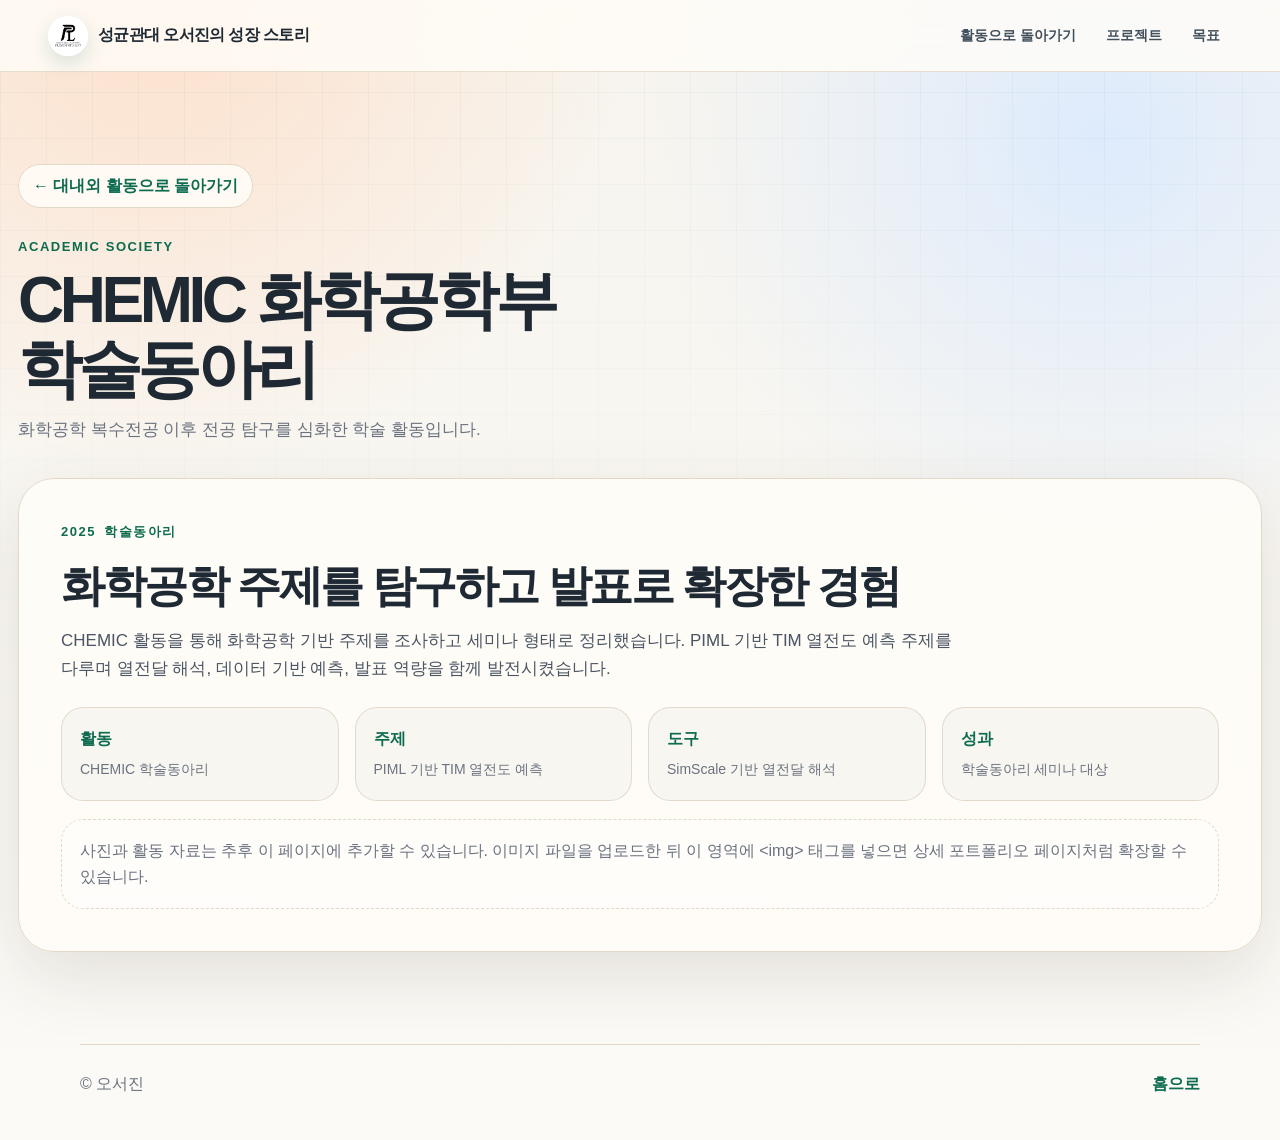
==== club-chemic.html @ 05ca0da8 "Add files via upload" ====
<!doctype html>
<html lang="ko">
<head>
  <meta charset="utf-8" />
  <meta name="viewport" content="width=device-width, initial-scale=1" />
  <title>CHEMIC 화학공학부 학술동아리 | 오서진 포트폴리오</title>
  <meta name="description" content="CHEMIC 화학공학부 학술동아리 활동 상세" />
  <link rel="stylesheet" href="./styles.css" />
</head>
<body>
  <header class="site-header">
    <a class="brand" href="./index.html#home" aria-label="홈으로 이동">
      <span class="brand-mark">
        <img src="./logo.png" alt="성균관대학교 로고" />
      </span>
      <span>성균관대 오서진의 성장 스토리</span>
    </a>

    <nav class="site-nav" aria-label="상세 페이지 메뉴">
      <a href="./index.html#activities">활동으로 돌아가기</a>
      <a href="./index.html#projects">프로젝트</a>
      <a href="./index.html#goals">목표</a>
    </nav>
  </header>

  <main class="section">
    <a class="detail-back" href="./index.html#activities">← 대내외 활동으로 돌아가기</a>

    <div class="section-heading reveal visible">
      <p>Academic Society</p>
      <h2>CHEMIC 화학공학부 학술동아리</h2>
      <span>화학공학 복수전공 이후 전공 탐구를 심화한 학술 활동입니다.</span>
    </div>

    <div class="featured-card reveal visible">
      <div class="card-meta">
        <span>2025</span>
        <span>학술동아리</span>
      </div>

      <h3>화학공학 주제를 탐구하고 발표로 확장한 경험</h3>
      <p>CHEMIC 활동을 통해 화학공학 기반 주제를 조사하고 세미나 형태로 정리했습니다. PIML 기반 TIM 열전도 예측 주제를 다루며 열전달 해석, 데이터 기반 예측, 발표 역량을 함께 발전시켰습니다.</p>

      <div class="mini-grid">
        <div>
          <b>활동</b>
          <span>CHEMIC 학술동아리</span>
        </div>
        <div>
          <b>주제</b>
          <span>PIML 기반 TIM 열전도 예측</span>
        </div>
        <div>
          <b>도구</b>
          <span>SimScale 기반 열전달 해석</span>
        </div>
        <div>
          <b>성과</b>
          <span>학술동아리 세미나 대상</span>
        </div>
      </div>

      <div class="detail-note">
        사진과 활동 자료는 추후 이 페이지에 추가할 수 있습니다. 이미지 파일을 업로드한 뒤 이 영역에 &lt;img&gt; 태그를 넣으면 상세 포트폴리오 페이지처럼 확장할 수 있습니다.
      </div>
    </div>
  </main>

  <footer class="footer">
    <span>© 오서진</span>
    <a href="./index.html#home">홈으로</a>
  </footer>
</body>
</html>
---- styles.css ----
:root {
  --bg: #f7f4ee;
  --paper: #fffdf8;
  --paper-2: #f0eadf;
  --ink: #1f2933;
  --muted: #6b7280;
  --line: #e2d8c7;
  --green: #0d6b4f;
  --green-2: #15a06f;
  --gold: #c79b41;
  --peach: #ffd9bf;
  --blue: #dbeafe;
  --shadow: 0 24px 70px rgba(63, 48, 31, 0.12);
}

* {
  box-sizing: border-box;
}

html {
  scroll-behavior: smooth;
  scroll-padding-top: 96px;
}

body {
  margin: 0;
  color: var(--ink);
  background:
    radial-gradient(circle at 12% 0%, rgba(255, 217, 191, 0.72), transparent 30rem),
    radial-gradient(circle at 86% 12%, rgba(219, 234, 254, 0.9), transparent 28rem),
    linear-gradient(180deg, var(--bg), #fbfaf6);
  font-family: Pretendard, "Noto Sans KR", -apple-system, BlinkMacSystemFont, "Segoe UI", sans-serif;
  line-height: 1.65;
  word-break: keep-all;
}

body::before {
  content: "";
  position: fixed;
  inset: 0;
  z-index: -1;
  background-image:
    linear-gradient(rgba(13, 107, 79, 0.045) 1px, transparent 1px),
    linear-gradient(90deg, rgba(13, 107, 79, 0.045) 1px, transparent 1px);
  background-size: 46px 46px;
  mask-image: linear-gradient(to bottom, black, transparent 82%);
}

a {
  color: inherit;
  text-decoration: none;
}

button,
summary {
  font: inherit;
}

.site-header {
  position: sticky;
  top: 0;
  z-index: 50;
  display: flex;
  align-items: center;
  gap: 18px;
  min-height: 72px;
  padding: 14px clamp(18px, 4vw, 48px);
  border-bottom: 1px solid rgba(226, 216, 199, 0.8);
  background: rgba(255, 253, 248, 0.82);
  backdrop-filter: blur(18px);
}

.brand {
  display: inline-flex;
  align-items: center;
  gap: 10px;
  min-width: max-content;
  font-weight: 900;
  letter-spacing: -0.04em;
}

.brand-mark {
  display: grid;
  width: 40px;
  height: 40px;
  place-items: center;
  border-radius: 50%;
  overflow: hidden;
  background: #ffffff;
  box-shadow: 0 8px 20px rgba(13, 107, 79, 0.16);
  flex-shrink: 0;
}

.brand-mark img {
  width: 100%;
  height: 100%;
  object-fit: cover;
  object-position: center;
  display: block;
}

.site-nav {
  display: flex;
  align-items: center;
  gap: 6px;
  margin-left: auto;
  overflow-x: auto;
  scrollbar-width: none;
}

.site-nav::-webkit-scrollbar {
  display: none;
}

.site-nav a {
  flex: 0 0 auto;
  padding: 9px 12px;
  border-radius: 999px;
  color: #42505c;
  font-size: 14px;
  font-weight: 800;
  transition: 180ms ease;
}

.site-nav a:hover,
.site-nav a.active {
  color: white;
  background: var(--green);
}

.menu-button {
  display: none;
  margin-left: auto;
  border: 0;
  color: white;
  background: var(--green);
  width: 42px;
  height: 42px;
  border-radius: 14px;
  cursor: pointer;
}

.section {
  width: min(1280px, calc(100% - 36px));
  margin: 0 auto;
  padding: 92px 0;
}

.hero {
  display: grid;
  grid-template-columns: minmax(0, 1.45fr) minmax(340px, 0.65fr);
  gap: 42px;
  align-items: center;
  min-height: calc(100vh - 72px);
  padding-top: 64px;
}

.hero-copy {
  min-width: 0;
}

.eyebrow,
.section-heading p,
.card-meta span,
.project time,
.program time {
  margin: 0;
  color: var(--green);
  font-weight: 900;
  font-size: 13px;
  letter-spacing: 0.12em;
  text-transform: uppercase;
}

h1,
h2,
h3,
p {
  margin: 0;
}

h1 {
  margin-top: 14px;
  max-width: 980px;
  font-size: clamp(44px, 6vw, 78px);
  line-height: 1.06;
  letter-spacing: -0.075em;
}

.hero-text {
  max-width: 720px;
  margin-top: 24px;
  color: #4b5563;
  font-size: clamp(18px, 2.1vw, 23px);
}

.person {
  display: grid;
  gap: 2px;
  margin-top: 34px;
  padding: 20px;
  border: 1px solid var(--line);
  border-radius: 26px;
  background: rgba(255, 253, 248, 0.72);
  box-shadow: var(--shadow);
}

.person strong {
  font-size: 28px;
  letter-spacing: -0.05em;
}

.person span {
  color: var(--green);
  font-weight: 900;
}

.person small {
  color: var(--muted);
  font-size: 14px;
}

.tag-row {
  display: flex;
  flex-wrap: wrap;
  gap: 8px;
  margin-top: 18px;
}

.tag-row span,
.badge-card span,
.status span {
  display: inline-flex;
  align-items: center;
  min-height: 34px;
  padding: 7px 12px;
  border: 1px solid var(--line);
  border-radius: 999px;
  color: #334155;
  background: rgba(255, 253, 248, 0.78);
  font-size: 13px;
  font-weight: 800;
}

.contact-line {
  display: flex;
  flex-wrap: wrap;
  gap: 12px;
  margin-top: 18px;
}

.contact-pill {
  display: inline-flex;
  align-items: center;
  justify-content: center;
  gap: 10px;
  min-height: 46px;
  padding: 0 18px;
  border: 1px solid var(--line);
  border-radius: 999px;
  color: var(--green);
  background: rgba(255, 255, 255, 0.92);
  font-size: 15px;
  font-weight: 900;
  box-shadow: 0 10px 24px rgba(63, 48, 31, 0.08);
  transition: 180ms ease;
  cursor: pointer;
  font-family: inherit;
}

.contact-pill svg {
  width: 18px;
  height: 18px;
  fill: currentColor;
  flex-shrink: 0;
}

.contact-pill:hover,
.contact-pill.copied {
  color: white;
  background: var(--green);
  border-color: var(--green);
  transform: translateY(-3px);
}

.profile-card {
  position: relative;
  width: 100%;
  padding: 28px;
  border: 1px solid var(--line);
  border-radius: 42px;
  background: linear-gradient(145deg, rgba(255, 253, 248, 0.86), rgba(240, 234, 223, 0.72));
  box-shadow: var(--shadow);
  overflow: hidden;
}

.profile-card::before {
  content: "";
  position: absolute;
  right: -56px;
  top: -60px;
  width: 210px;
  height: 210px;
  border-radius: 50%;
  background: rgba(255, 217, 191, 0.8);
}

.profile-shell {
  position: relative;
  justify-self: end;
  width: 100%;
  max-width: 460px;
}

.profile-shell .profile-card {
  width: 100%;
  max-width: none;
}

.open-badge {
  position: absolute;
  top: 0;
  right: 0;
  width: 96px;
  height: 96px;
  transform: translate(38%, -38%);
  z-index: 10;
  display: grid;
  place-items: center;
  padding: 8px;
  border-radius: 24px;
  background: rgba(255, 253, 248, 0.98);
  border: 1px solid var(--line);
  box-shadow: 0 18px 40px rgba(63, 48, 31, 0.16);
  transition: transform 180ms ease, box-shadow 180ms ease;
}

.open-badge img {
  width: 100%;
  height: 100%;
  object-fit: contain;
  display: block;
  border-radius: 18px;
}

.open-badge:hover {
  transform: translate(38%, -38%) scale(1.05);
  box-shadow: 0 22px 48px rgba(63, 48, 31, 0.2);
}

.profile-orb {
  position: relative;
  z-index: 1;
  display: block;
  width: 220px;
  height: 220px;
  margin: 18px auto 34px;
  border-radius: 50%;
  overflow: hidden;
  background: linear-gradient(135deg, var(--green), var(--gold));
  box-shadow: 0 28px 80px rgba(13, 107, 79, 0.26);
}

.profile-orb img {
  width: 100%;
  height: 100%;
  display: block;
  object-fit: cover;
  object-position: center 28%;
}

.stat-grid {
  position: relative;
  display: grid;
  grid-template-columns: repeat(2, 1fr);
  gap: 12px;
}

.stat-grid article {
  padding: 18px;
  border: 1px solid var(--line);
  border-radius: 22px;
  background: rgba(255,255,255,.55);
}

.stat-grid strong {
  display: block;
  color: var(--green);
  font-size: 23px;
  line-height: 1.1;
}

.stat-grid span {
  display: block;
  margin-top: 5px;
  color: var(--muted);
  font-size: 13px;
  font-weight: 800;
  line-height: 1.35;
}

.soft {
  position: relative;
}

.soft::before {
  content: "";
  position: absolute;
  inset: 24px 50%;
  z-index: -1;
  width: 100vw;
  transform: translateX(-50%);
  background: rgba(255, 253, 248, 0.46);
  border-block: 1px solid rgba(226, 216, 199, 0.58);
}

.section-heading {
  max-width: 780px;
  margin-bottom: 34px;
}

.section-heading h2 {
  margin-top: 8px;
  font-size: clamp(38px, 5vw, 64px);
  line-height: 1.08;
  letter-spacing: -0.07em;
}

.section-heading span {
  display: block;
  margin-top: 12px;
  color: var(--muted);
  font-size: 17px;
}

.featured-card,
.project,
.badge-card,
.timeline,
.course,
.program,
.disc-panel,
.story-card,
.status,
.goal {
  border: 1px solid var(--line);
  background: rgba(255, 253, 248, 0.84);
  box-shadow: var(--shadow);
}

.featured-card {
  padding: clamp(24px, 4vw, 42px);
  border-radius: 36px;
}

.card-meta {
  display: flex;
  flex-wrap: wrap;
  gap: 8px;
  margin-bottom: 18px;
}

.featured-card h3 {
  font-size: clamp(28px, 3.4vw, 46px);
  line-height: 1.16;
  letter-spacing: -0.055em;
}

.featured-card > p {
  max-width: 900px;
  margin-top: 16px;
  color: #4b5563;
  font-size: 17px;
}

.mini-grid,
.project-list,
.badge-grid,
.course-grid,
.program-grid,
.badge-status,
.goal-grid {
  display: grid;
  gap: 16px;
}

.mini-grid {
  grid-template-columns: repeat(4, minmax(0, 1fr));
  margin-top: 24px;
}

.mini-grid div {
  padding: 18px;
  border: 1px solid rgba(226, 216, 199, 0.9);
  border-radius: 22px;
  background: rgba(247, 244, 238, 0.8);
}

.mini-grid b,
.mini-grid span {
  display: block;
}

.mini-grid b {
  color: var(--green);
}

.mini-grid span {
  margin-top: 6px;
  color: var(--muted);
  font-size: 14px;
}

.project-list {
  grid-template-columns: repeat(2, minmax(0, 1fr));
  margin-top: 18px;
}

.project {
  padding: 26px;
  border-radius: 30px;
  transition: 200ms ease;
}

.project:hover,
.program:hover,
.course:hover,
.badge-card:hover,
.goal:hover {
  transform: translateY(-5px);
}

.project h3 {
  margin-top: 14px;
  font-size: 28px;
  letter-spacing: -0.045em;
}

.project p {
  margin-top: 10px;
  color: #4b5563;
}

.project ul {
  display: grid;
  gap: 8px;
  margin: 18px 0 0;
  padding: 0;
  list-style: none;
}

.project li {
  position: relative;
  padding-left: 18px;
  color: #475569;
}

.project li::before {
  content: "";
  position: absolute;
  left: 0;
  top: 0.72em;
  width: 7px;
  height: 7px;
  border-radius: 50%;
  background: var(--green-2);
}

.badge-grid {
  grid-template-columns: repeat(4, minmax(0, 1fr));
}

.badge-card {
  min-height: 190px;
  padding: 24px;
  border-radius: 28px;
}

.badge-card strong {
  display: block;
  margin-top: 28px;
  font-size: 28px;
  line-height: 1.1;
  letter-spacing: -0.055em;
}

.badge-card small {
  display: block;
  margin-top: 12px;
  color: var(--muted);
  font-weight: 700;
}

.timeline {
  margin: 0;
  padding: 14px;
  border: 1px solid var(--line);
  border-radius: 30px;
  background: rgba(255, 253, 248, 0.84);
  box-shadow: var(--shadow);
  list-style: none;
}

.timeline li {
  display: grid;
  grid-template-columns: 110px minmax(0, 1fr);
  gap: 18px 26px;
  padding: 26px;
  border-radius: 24px;
}

.timeline li + li {
  border-top: 1px solid var(--line);
}

.timeline time {
  grid-column: 1;
  grid-row: 1 / span 2;
  color: var(--green);
  font-weight: 900;
  font-size: 16px;
}

.timeline strong {
  grid-column: 2;
  display: block;
  font-size: 22px;
  letter-spacing: -0.04em;
}

.timeline p {
  grid-column: 2;
  max-width: 680px;
  margin-top: 4px;
  color: var(--muted);
  font-size: 16px;
  line-height: 1.7;
}

.course-grid {
  grid-template-columns: repeat(3, minmax(0, 1fr));
}

.course {
  padding: 22px;
  border-radius: 26px;
}

.course div:first-child {
  display: flex;
  align-items: flex-start;
  justify-content: space-between;
  gap: 12px;
}

.course strong {
  font-size: 22px;
}

.course span {
  color: var(--green);
  font-size: 13px;
  font-weight: 900;
}

.course p {
  min-height: 54px;
  margin-top: 12px;
  color: var(--muted);
}

.bar {
  height: 10px;
  margin-top: 18px;
  border-radius: 999px;
  background: #e8dfd0;
  overflow: hidden;
}

.bar i {
  display: block;
  width: 0;
  height: 100%;
  border-radius: inherit;
  background: linear-gradient(90deg, var(--green), var(--green-2), var(--gold));
  transition: width 900ms ease;
}

.program-grid {
  grid-template-columns: repeat(2, minmax(0, 1fr));
}

.program {
  padding: 24px;
  border-radius: 30px;
}

.program-visual {
  display: grid;
  height: 180px;
  margin-bottom: 20px;
  place-items: center;
  border-radius: 24px;
  color: white;
  background:
    radial-gradient(circle at 24% 18%, rgba(255,255,255,.8), transparent 16%),
    linear-gradient(135deg, var(--green), #518a7b 45%, var(--gold));
  font-size: 44px;
  font-weight: 1000;
  letter-spacing: -0.08em;
}

.program h3 {
  margin-top: 8px;
  font-size: 26px;
  letter-spacing: -0.045em;
}

.program p {
  margin-top: 8px;
  color: var(--muted);
}

.disc-panel {
  display: grid;
  grid-template-columns: 320px 1fr;
  gap: 28px;
  align-items: center;
  padding: 28px;
  border-radius: 34px;
}

.disc-chart {
  position: relative;
  display: grid;
  grid-template-columns: repeat(4, 1fr);
  align-items: end;
  gap: 10px;
  min-height: 260px;
  padding: 18px;
  border-radius: 28px;
  background: var(--paper-2);
}

.disc-chart span {
  --h: calc(var(--value) * 5px);
  display: grid;
  align-items: end;
  justify-items: center;
  height: var(--h);
  min-height: 70px;
  padding-bottom: 12px;
  border-radius: 999px 999px 18px 18px;
  color: white;
  background: linear-gradient(180deg, var(--green-2), var(--green));
  font-weight: 1000;
}

.disc-copy h3 {
  font-size: 34px;
  line-height: 1.15;
  letter-spacing: -0.06em;
}

.disc-copy p {
  margin-top: 14px;
  color: var(--muted);
  font-size: 17px;
}

.strength-grid {
  display: grid;
  grid-template-columns: repeat(3, 1fr);
  gap: 12px;
  margin-top: 22px;
}

.strength-grid div {
  padding: 16px;
  border-radius: 20px;
  background: var(--paper-2);
}

.strength-grid b,
.strength-grid span {
  display: block;
}

.strength-grid b {
  color: var(--green);
}

.strength-grid span {
  margin-top: 5px;
  color: var(--muted);
  font-size: 14px;
}

.story-map {
  display: flex;
  flex-wrap: wrap;
  justify-content: center;
  gap: clamp(12px, 2vw, 24px);
  padding: 26px;
  border: 1px dashed var(--line);
  border-radius: 34px;
  background: rgba(255,255,255,.42);
}

.story-node {
  display: grid;
  width: clamp(72px, 10vw, 118px);
  aspect-ratio: 1;
  place-items: center;
  border: 1px solid var(--line);
  border-radius: 50%;
  color: var(--green);
  background: var(--paper);
  font-weight: 1000;
  cursor: pointer;
  transition: 180ms ease;
}

.story-node:hover,
.story-node.active {
  color: white;
  background: var(--green);
  transform: translateY(-7px);
}

.story-card {
  margin-top: 18px;
  padding: 28px;
  border-radius: 30px;
}

.story-card h3 {
  font-size: 28px;
  letter-spacing: -0.05em;
}

.story-card p {
  margin-top: 10px;
  color: var(--muted);
  font-size: 17px;
}

.badge-status {
  grid-template-columns: repeat(3, minmax(0, 1fr));
}

.status {
  min-height: 160px;
  padding: 24px;
  border-radius: 28px;
}

.status strong {
  display: block;
  margin-bottom: 28px;
  font-size: 26px;
}

.goals {
  padding-bottom: 120px;
}

.goal-grid {
  grid-template-columns: repeat(3, minmax(0, 1fr));
}

.goal {
  padding: 22px;
  border-radius: 26px;
}

.goal summary {
  color: var(--green);
  font-size: 20px;
  font-weight: 1000;
  cursor: pointer;
}

.goal ul {
  display: grid;
  gap: 8px;
  margin: 18px 0 0;
  padding-left: 20px;
  color: var(--muted);
}

.footer {
  display: flex;
  justify-content: space-between;
  gap: 12px;
  width: min(1120px, calc(100% - 36px));
  margin: 0 auto;
  padding: 26px 0 42px;
  color: var(--muted);
  border-top: 1px solid var(--line);
}

.footer a {
  color: var(--green);
  font-weight: 900;
}

.reveal {
  opacity: 0;
  transform: translateY(22px);
  transition: opacity 700ms ease, transform 700ms ease;
}

.reveal.visible {
  opacity: 1;
  transform: translateY(0);
}

@media (max-width: 760px) {
  .site-header {
    align-items: flex-start;
  }

  .menu-button {
    display: grid;
    place-items: center;
  }

  .site-nav {
    position: absolute;
    top: calc(100% + 8px);
    left: 18px;
    right: 18px;
    display: none;
    flex-direction: column;
    align-items: stretch;
    padding: 12px;
    border: 1px solid var(--line);
    border-radius: 24px;
    background: rgba(255, 253, 248, 0.96);
    box-shadow: var(--shadow);
  }

  .site-nav.open {
    display: flex;
  }

  .site-nav a {
    width: 100%;
  }

  .hero,
  .disc-panel {
    grid-template-columns: 1fr;
  }

  .profile-shell {
  justify-self: stretch;
  max-width: 100%;
}

.open-badge {
  width: 78px;
  height: 78px;
  transform: translate(18%, -18%);
}

  .mini-grid,
  .badge-grid,
  .course-grid,
  .goal-grid {
    grid-template-columns: repeat(2, minmax(0, 1fr));
  }

  .project-list,
  .program-grid,
  .badge-status {
    grid-template-columns: 1fr;
  }

  .strength-grid {
    grid-template-columns: 1fr;
  }
}

@media (max-width: 640px) {
  .brand span:last-child {
    max-width: 190px;
    overflow: hidden;
    white-space: nowrap;
    text-overflow: ellipsis;
  }

  .section {
    width: min(100% - 28px, 1120px);
    padding: 70px 0;
  }

  .hero {
    padding-top: 42px;
  }

  h1 {
    font-size: 42px;
  }

  .profile-orb {
    width: 170px;
    height: 170px;
  }

  .stat-grid,
  .mini-grid,
  .badge-grid,
  .course-grid,
  .goal-grid {
    grid-template-columns: 1fr;
  }

  .timeline li {
    grid-template-columns: 1fr;
    gap: 6px;
  }

  .disc-chart {
    min-height: 220px;
  }
}

/* ===== Clickable cards & inline links ===== */
.card-link {
  display: block;
  color: inherit;
  text-decoration: none;
}

.card-link:hover {
  color: inherit;
}

.inline-link {
  color: var(--green);
  font-weight: 900;
  text-decoration: underline;
  text-decoration-thickness: 1px;
  text-underline-offset: 3px;
}

.quick-links {
  display: flex;
  flex-wrap: wrap;
  gap: 8px;
  margin-top: 16px;
}

.quick-links a {
  display: inline-flex;
  align-items: center;
  min-height: 34px;
  padding: 7px 12px;
  border: 1px solid var(--line);
  border-radius: 999px;
  color: var(--green);
  background: rgba(255, 255, 255, 0.78);
  font-size: 13px;
  font-weight: 900;
}

.quick-links a:hover {
  color: white;
  background: var(--green);
  border-color: var(--green);
}

.status {
  position: relative;
  overflow: hidden;
  padding-right: 118px;
}

.status::after {
  content: "";
  position: absolute;
  right: 22px;
  top: 50%;
  width: 74px;
  height: 74px;
  transform: translateY(-50%);
  background: url("./image.png") center / contain no-repeat;
  opacity: 0.92;
}

.status strong,
.status span {
  position: relative;
  z-index: 1;
}

.detail-back {
  display: inline-flex;
  align-items: center;
  min-height: 38px;
  padding: 8px 14px;
  margin-bottom: 28px;
  border: 1px solid var(--line);
  border-radius: 999px;
  color: var(--green);
  background: rgba(255, 253, 248, 0.84);
  font-weight: 900;
}

.detail-back:hover {
  color: white;
  background: var(--green);
  border-color: var(--green);
}

.detail-note {
  margin-top: 18px;
  padding: 18px;
  border: 1px dashed var(--line);
  border-radius: 22px;
  color: var(--muted);
  background: rgba(255, 255, 255, 0.48);
}

@media (max-width: 760px) {
  .status {
    padding-right: 96px;
  }

  .status::after {
    width: 58px;
    height: 58px;
    right: 18px;
  }
}
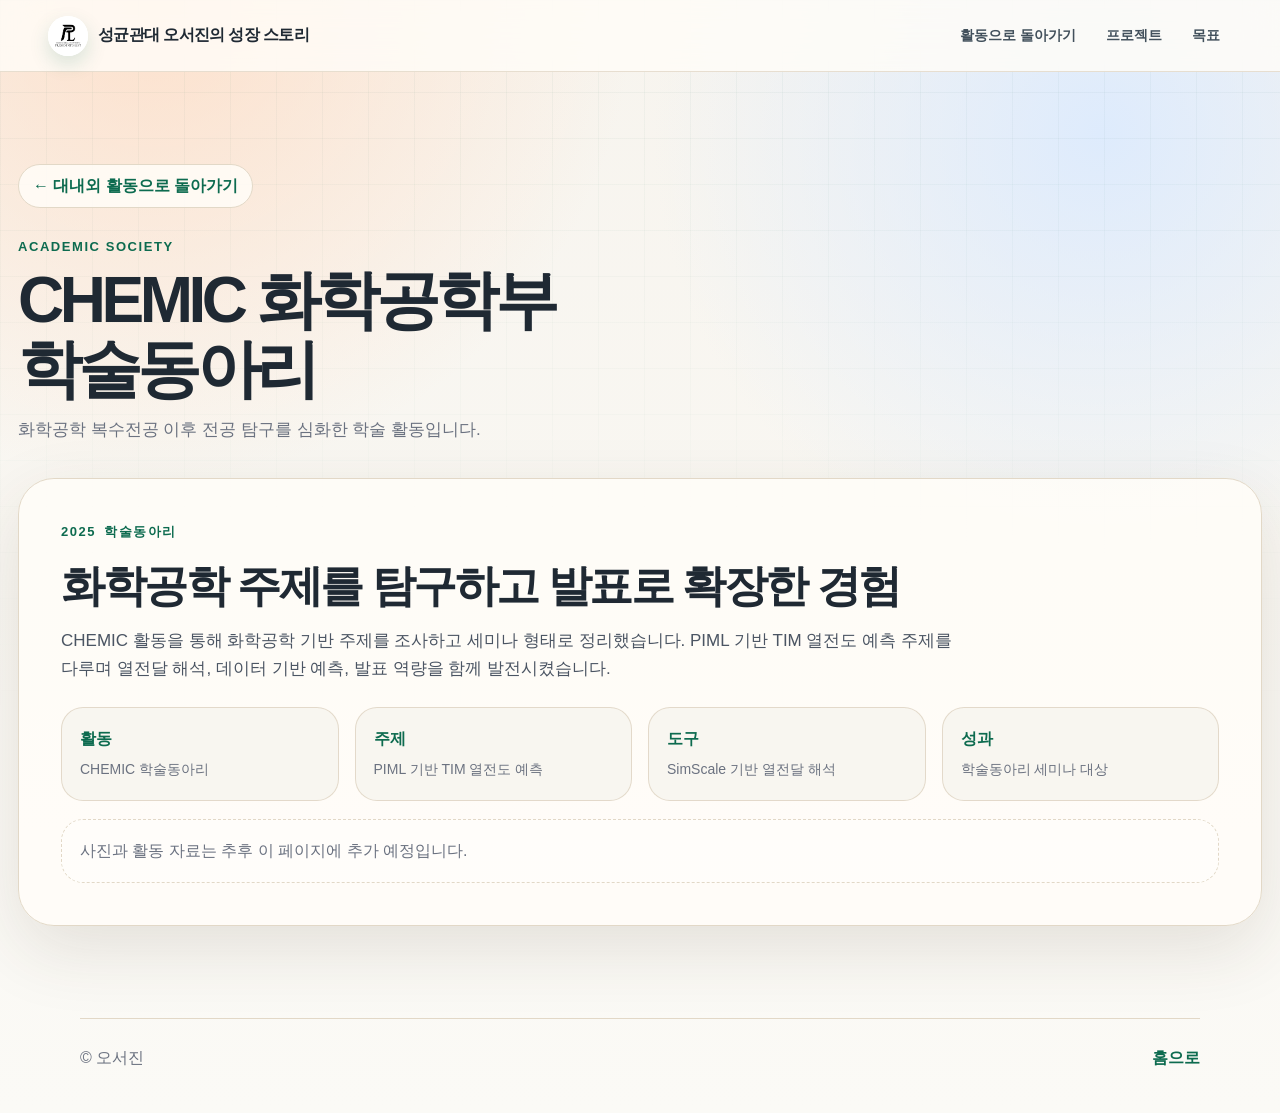
==== commit 8a5c6d9a: "Update club-chemic.html" ====
--- a/club-chemic.html
+++ b/club-chemic.html
@@ -61,7 +61,7 @@
       </div>
 
       <div class="detail-note">
-        사진과 활동 자료는 추후 이 페이지에 추가할 수 있습니다. 이미지 파일을 업로드한 뒤 이 영역에 &lt;img&gt; 태그를 넣으면 상세 포트폴리오 페이지처럼 확장할 수 있습니다.
+        사진과 활동 자료는 추후 이 페이지에 추가 예정입니다.
       </div>
     </div>
   </main>
--- a/styles.css
+++ b/styles.css
@@ -1126,12 +1126,113 @@
 
 @media (max-width: 760px) {
   .status {
-    padding-right: 96px;
-  }
-
-  .status::after {
-    width: 58px;
-    height: 58px;
-    right: 18px;
-  }
-}
+  position: relative;
+  overflow: hidden;
+  padding-right: 158px;
+}
+
+.status::after {
+  content: "";
+  position: absolute;
+  right: 26px;
+  top: 50%;
+  width: 108px;
+  height: 108px;
+  transform: translateY(-50%);
+  background: url("./image.png") center / contain no-repeat;
+  opacity: 0.95;
+}
+}
+
+/* ===== Clickable card hover effect ===== */
+.card-link {
+  position: relative;
+  display: block;
+  color: inherit;
+  text-decoration: none;
+  cursor: pointer;
+  overflow: hidden;
+}
+
+.card-link::after {
+  content: "↗";
+  position: absolute;
+  right: 20px;
+  top: 18px;
+  z-index: 2;
+  display: grid;
+  width: 34px;
+  height: 34px;
+  place-items: center;
+  border-radius: 50%;
+  color: var(--green);
+  background: rgba(255, 255, 255, 0.9);
+  border: 1px solid var(--line);
+  font-weight: 1000;
+  opacity: 0;
+  transform: translateY(6px);
+  transition: 180ms ease;
+}
+
+.card-link:hover {
+  color: white;
+  background: linear-gradient(135deg, var(--green), var(--green-2));
+  border-color: var(--green);
+  box-shadow: 0 26px 70px rgba(13, 107, 79, 0.24);
+  transform: translateY(-6px);
+}
+
+.card-link:hover::after {
+  opacity: 1;
+  transform: translateY(0);
+}
+
+.card-link:hover span,
+.card-link:hover small,
+.card-link:hover time,
+.card-link:hover p,
+.card-link:hover li {
+  color: rgba(255, 255, 255, 0.9);
+}
+
+.card-link:hover strong,
+.card-link:hover h3 {
+  color: white;
+}
+
+.card-link:hover .program-visual {
+  background:
+    radial-gradient(circle at 24% 18%, rgba(255,255,255,.6), transparent 18%),
+    linear-gradient(135deg, rgba(255,255,255,.18), rgba(255,255,255,.08));
+  color: white;
+}
+
+/* ===== Profile name under photo ===== */
+.profile-card .profile-orb {
+  margin-bottom: 16px;
+}
+
+.profile-caption {
+  position: relative;
+  z-index: 1;
+  margin-bottom: 28px;
+  text-align: center;
+}
+
+.profile-caption strong {
+  display: block;
+  color: var(--ink);
+  font-size: 28px;
+  font-weight: 1000;
+  line-height: 1.1;
+  letter-spacing: -0.05em;
+}
+
+.profile-caption span {
+  display: block;
+  margin-top: 6px;
+  color: var(--green);
+  font-size: 14px;
+  font-weight: 1000;
+  letter-spacing: 0.08em;
+}
